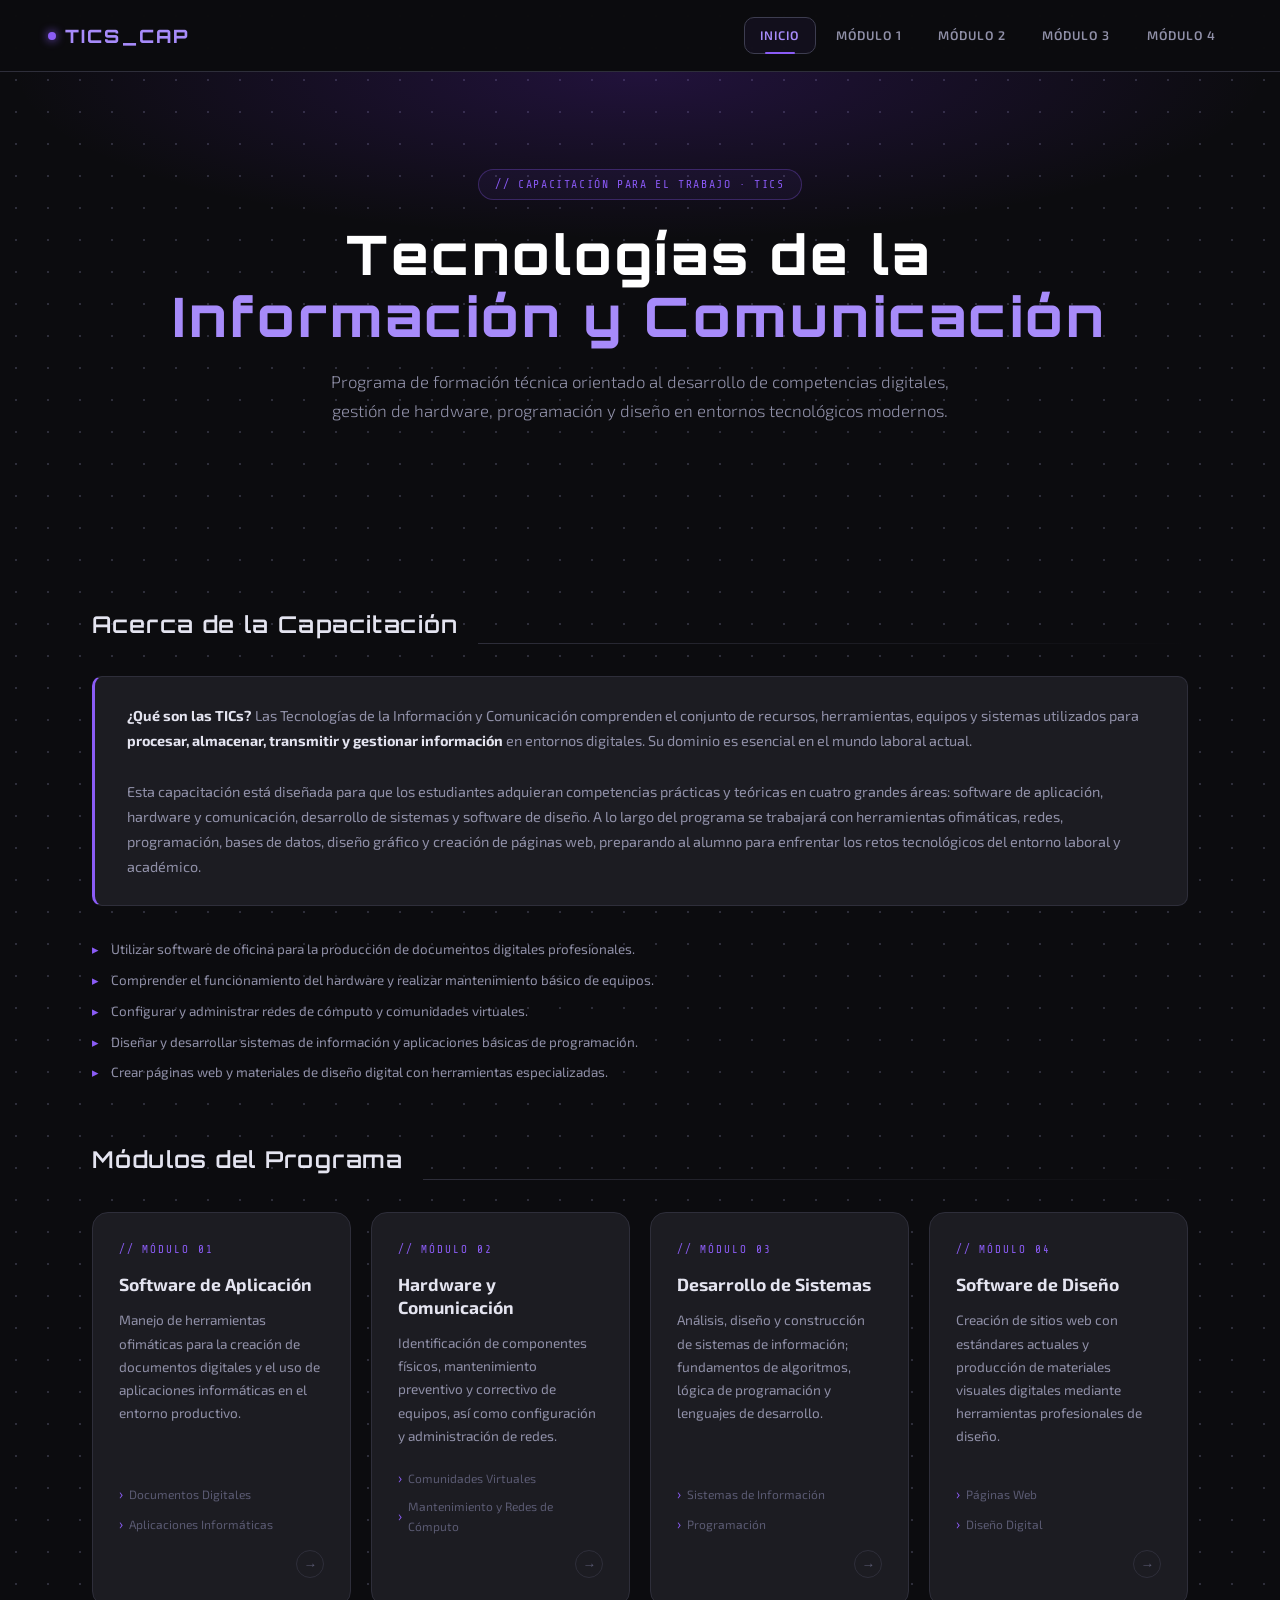
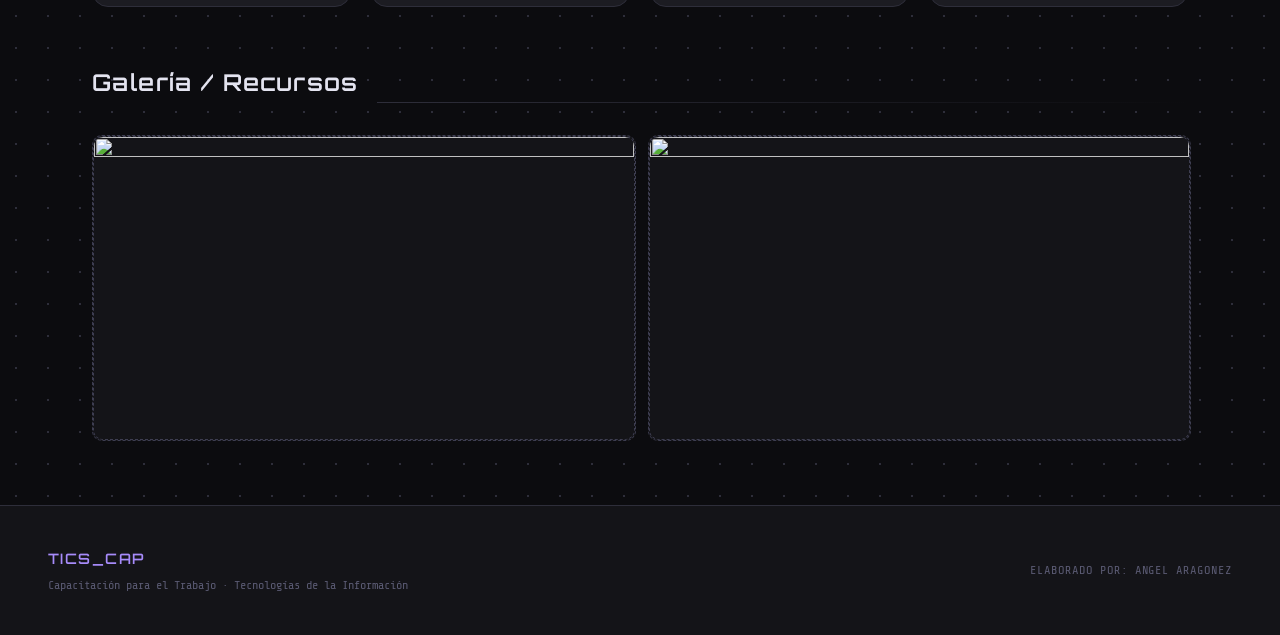
==== index.html @ ad9c2a05 "Add files via upload" ====
<!DOCTYPE html>
<html lang="es">
<head>
  <meta charset="UTF-8" />
  <meta name="viewport" content="width=device-width, initial-scale=1.0" />
  <title>Capacitación TICs — Inicio</title>
  <link rel="stylesheet" href="styles.css" />
</head>
<body>

  
  <header>
    <a class="header-logo" href="index.html">
      <span class="logo-dot"></span>
      TICS_CAP
    </a>
    <nav>
      <a href="index.html" class="active">Inicio</a>
      <a href="modulo1.html">Módulo 1</a>
      <a href="modulo2.html">Módulo 2</a>
      <a href="modulo3.html">Módulo 3</a>
      <a href="modulo4.html">Módulo 4</a>
    </nav>
  </header>

  
  <div class="hero">
    <div class="hero-tag">// Capacitación para el Trabajo · TICs</div>
    <h1>Tecnologías de la<br><span>Información y Comunicación</span></h1>
    <p class="hero-sub">
      Programa de formación técnica orientado al desarrollo de competencias digitales,
      gestión de hardware, programación y diseño en entornos tecnológicos modernos.
    </p>
    
  </div>

  
  <main>

    
    

    
    <div class="section-header">
      <h2>Acerca de la Capacitación</h2>
      <div class="line"></div>
    </div>

    <div class="intro-block">
      <strong>¿Qué son las TICs?</strong> Las Tecnologías de la Información y Comunicación
      comprenden el conjunto de recursos, herramientas, equipos y sistemas utilizados
      para <strong>procesar, almacenar, transmitir y gestionar información</strong> en
      entornos digitales. Su dominio es esencial en el mundo laboral actual.<br><br>

      Esta capacitación está diseñada para que los estudiantes adquieran competencias
      prácticas y teóricas en cuatro grandes áreas: software de aplicación, hardware y
      comunicación, desarrollo de sistemas y software de diseño. A lo largo del programa
      se trabajará con herramientas ofimáticas, redes, programación, bases de datos,
      diseño gráfico y creación de páginas web, preparando al alumno para enfrentar
      los retos tecnológicos del entorno laboral y académico.
    </div>

    <ul class="obj-list">
      <li>Utilizar software de oficina para la producción de documentos digitales profesionales.</li>
      <li>Comprender el funcionamiento del hardware y realizar mantenimiento básico de equipos.</li>
      <li>Configurar y administrar redes de cómputo y comunidades virtuales.</li>
      <li>Diseñar y desarrollar sistemas de información y aplicaciones básicas de programación.</li>
      <li>Crear páginas web y materiales de diseño digital con herramientas especializadas.</li>
    </ul>

    
    <div class="section-header">
      <h2>Módulos del Programa</h2>
      <div class="line"></div>
    </div>

    <div class="modules-grid">

      
      <a class="module-card" href="modulo1.html">
        <span class="module-num">// MÓDULO 01</span>
        <h3>Software de Aplicación</h3>
        <p>Manejo de herramientas ofimáticas para la creación de documentos digitales y el uso de aplicaciones informáticas en el entorno productivo.</p>
        <div class="subjects">
          <span class="subject-pill">Documentos Digitales</span>
          <span class="subject-pill">Aplicaciones Informáticas</span>
        </div>
        <span class="card-arrow">→</span>
      </a>

      
      <a class="module-card" href="modulo2.html">
        <span class="module-num">// MÓDULO 02</span>
        <h3>Hardware y Comunicación</h3>
        <p>Identificación de componentes físicos, mantenimiento preventivo y correctivo de equipos, así como configuración y administración de redes.</p>
        <div class="subjects">
          <span class="subject-pill">Comunidades Virtuales</span>
          <span class="subject-pill">Mantenimiento y Redes de Cómputo</span>
        </div>
        <span class="card-arrow">→</span>
      </a>

      
      <a class="module-card" href="modulo3.html">
        <span class="module-num">// MÓDULO 03</span>
        <h3>Desarrollo de Sistemas</h3>
        <p>Análisis, diseño y construcción de sistemas de información; fundamentos de algoritmos, lógica de programación y lenguajes de desarrollo.</p>
        <div class="subjects">
          <span class="subject-pill">Sistemas de Información</span>
          <span class="subject-pill">Programación</span>
        </div>
        <span class="card-arrow">→</span>
      </a>

      
      <a class="module-card" href="modulo4.html">
        <span class="module-num">// MÓDULO 04</span>
        <h3>Software de Diseño</h3>
        <p>Creación de sitios web con estándares actuales y producción de materiales visuales digitales mediante herramientas profesionales de diseño.</p>
        <div class="subjects">
          <span class="subject-pill">Páginas Web</span>
          <span class="subject-pill">Diseño Digital</span>
        </div>
        <span class="card-arrow">→</span>
      </a>

    </div>

    
    <div class="section-header">
      <h2>Galería / Recursos</h2>
      <div class="line"></div>
    </div>

    <div class="img-grid-2">
      <div class="img-slot">
        <img src="imagenes/las-Tic-1024x819.png" class ="img-slot" />
        
      </div>
      <div class="img-slot">
        <img src="imagenes/Logotipo_COBACH.png" class="img-slot" />
        
      </div>
    </div>

  </main>

  
  <footer>
    <div class="footer-left">
      <span class="footer-brand">TICS_CAP</span>
      <span class="footer-sub">Capacitación para el Trabajo · Tecnologías de la Información</span>
    </div>
    <div class="footer-author">
      <label for="nombre-index">Elaborado por: Angel Aragonez</label>
      
    </div>
  </footer>

</body>
</html>
---- styles.css ----
@import url('https://fonts.googleapis.com/css2?family=Orbitron:wght@400;600;800&family=Exo+2:wght@300;400;600;700&family=Share+Tech+Mono&display=swap');


:root {
  --bg:          #0c0c0f;
  --surface:     #141418;
  --card:        #1c1c22;
  --card-hover:  #23232b;
  --border:      #2e2e3a;
  --border-light:#3d3d50;

  --txt-primary:  #e4e4f0;
  --txt-secondary:#9090a8;
  --txt-muted:    #5a5a72;

  --purple:       #8b5cf6;
  --purple-dark:  #6d28d9;
  --purple-light: #a78bfa;
  --purple-glow:  rgba(139, 92, 246, 0.18);
  --purple-faint: rgba(139, 92, 246, 0.06);

  --header-h: 72px;
  --radius:   10px;
  --radius-lg:16px;

  --font-display: 'Orbitron', sans-serif;
  --font-heading: 'Exo 2', sans-serif;
  --font-mono:    'Share Tech Mono', monospace;
  --font-body:    'Exo 2', sans-serif;
}


*, *::before, *::after { box-sizing: border-box; margin: 0; padding: 0; }

html { scroll-behavior: smooth; }

body {
  background: var(--bg);
  color: var(--txt-primary);
  font-family: var(--font-body);
  font-size: 16px;
  line-height: 1.7;
  min-height: 100vh;
  display: flex;
  flex-direction: column;
 
  background-image:
    radial-gradient(circle, #2e2e3a 1px, transparent 1px);
  background-size: 32px 32px;
}


header {
  position: sticky;
  top: 0;
  z-index: 100;
  height: var(--header-h);
  background: rgba(12, 12, 15, 0.92);
  backdrop-filter: blur(14px);
  -webkit-backdrop-filter: blur(14px);
  border-bottom: 1px solid var(--border);
  display: flex;
  align-items: center;
  justify-content: space-between;
  padding: 0 3rem;
  gap: 2rem;
}

.header-logo {
  font-family: var(--font-display);
  font-size: 1.15rem;
  font-weight: 800;
  letter-spacing: 0.12em;
  color: var(--purple-light);
  text-decoration: none;
  display: flex;
  align-items: center;
  gap: 0.55rem;
  white-space: nowrap;
  flex-shrink: 0;
}

.header-logo .logo-dot {
  width: 8px; height: 8px;
  border-radius: 50%;
  background: var(--purple);
  box-shadow: 0 0 10px var(--purple);
  animation: pulse-dot 2.4s ease-in-out infinite;
}

@keyframes pulse-dot {
  0%, 100% { opacity: 1; transform: scale(1); }
  50%       { opacity: 0.5; transform: scale(0.7); }
}

nav {
  display: flex;
  align-items: center;
  gap: 0.25rem;
}

nav a {
  font-family: var(--font-heading);
  font-size: 0.78rem;
  font-weight: 600;
  letter-spacing: 0.08em;
  text-transform: uppercase;
  color: var(--txt-secondary);
  text-decoration: none;
  padding: 0.45rem 0.95rem;
  border-radius: var(--radius);
  border: 1px solid transparent;
  transition: all 0.22s ease;
  position: relative;
}

nav a:hover,
nav a.active {
  color: var(--purple-light);
  border-color: var(--border-light);
  background: var(--purple-faint);
}

nav a.active::after {
  content: '';
  position: absolute;
  bottom: -1px; left: 50%;
  transform: translateX(-50%);
  width: 30px; height: 2px;
  background: var(--purple);
  border-radius: 2px;
}


.hero {
  position: relative;
  padding: 6rem 3rem 5rem;
  text-align: center;
  overflow: hidden;
}

.hero::before {
  content: '';
  position: absolute;
  inset: 0;
  background: radial-gradient(ellipse 70% 50% at 50% 0%, rgba(109,40,217,.22) 0%, transparent 70%);
  pointer-events: none;
}

.hero-tag {
  display: inline-block;
  font-family: var(--font-mono);
  font-size: 0.72rem;
  color: var(--purple);
  background: var(--purple-faint);
  border: 1px solid rgba(139,92,246,.3);
  border-radius: 20px;
  padding: 0.3rem 1rem;
  letter-spacing: 0.14em;
  margin-bottom: 1.4rem;
  text-transform: uppercase;
}

.hero h1 {
  font-family: var(--font-display);
  font-size: clamp(2rem, 5vw, 3.4rem);
  font-weight: 800;
  letter-spacing: 0.06em;
  line-height: 1.15;
  color: #fff;
  margin-bottom: 1.2rem;
}

.hero h1 span { color: var(--purple-light); }

.hero-sub {
  max-width: 640px;
  margin: 0 auto 2.8rem;
  font-size: 1.05rem;
  color: var(--txt-secondary);
  font-weight: 300;
}

.hero-badges {
  display: flex;
  justify-content: center;
  flex-wrap: wrap;
  gap: 0.75rem;
  margin-bottom: 3rem;
}

.badge {
  display: flex;
  align-items: center;
  gap: 0.4rem;
  background: var(--card);
  border: 1px solid var(--border);
  border-radius: 8px;
  padding: 0.45rem 1rem;
  font-size: 0.8rem;
  color: var(--txt-secondary);
}

.badge .badge-icon { color: var(--purple); font-size: 1rem; }


main {
  flex: 1;
  width: 100%;
  max-width: 1160px;
  margin: 0 auto;
  padding: 0 2rem 4rem;
}


.section-header {
  margin: 3.5rem 0 2rem;
  display: flex;
  align-items: flex-end;
  gap: 1.2rem;
}

.section-header h2 {
  font-family: var(--font-display);
  font-size: 1.45rem;
  font-weight: 600;
  color: var(--txt-primary);
  letter-spacing: 0.06em;
}

.section-header .line {
  flex: 1;
  height: 1px;
  background: linear-gradient(to right, var(--border), transparent);
}

.section-label {
  font-family: var(--font-mono);
  font-size: 0.68rem;
  color: var(--purple);
  letter-spacing: 0.2em;
  text-transform: uppercase;
  margin-bottom: 0.5rem;
  display: block;
}


.modules-grid {
  display: grid;
  grid-template-columns: repeat(auto-fit, minmax(250px, 1fr));
  gap: 1.25rem;
}

.module-card {
  background: var(--card);
  border: 1px solid var(--border);
  border-radius: var(--radius-lg);
  padding: 1.8rem 1.6rem;
  text-decoration: none;
  color: inherit;
  display: flex;
  flex-direction: column;
  gap: 0.8rem;
  transition: all 0.25s ease;
  position: relative;
  overflow: hidden;
}

.module-card::before {
  content: '';
  position: absolute;
  top: 0; left: 0; right: 0;
  height: 3px;
  background: linear-gradient(90deg, var(--purple-dark), var(--purple-light));
  opacity: 0;
  transition: opacity 0.25s;
}

.module-card:hover {
  background: var(--card-hover);
  border-color: var(--border-light);
  transform: translateY(-3px);
  box-shadow: 0 12px 32px rgba(0,0,0,.5), 0 0 0 1px var(--purple-glow);
}

.module-card:hover::before { opacity: 1; }

.module-num {
  font-family: var(--font-mono);
  font-size: 0.68rem;
  color: var(--purple);
  letter-spacing: 0.18em;
  text-transform: uppercase;
}

.module-card h3 {
  font-family: var(--font-heading);
  font-size: 1.1rem;
  font-weight: 700;
  color: var(--txt-primary);
  line-height: 1.3;
}

.module-card p {
  font-size: 0.85rem;
  color: var(--txt-secondary);
  flex: 1;
}

.module-card .subjects {
  display: flex;
  flex-direction: column;
  gap: 0.35rem;
  margin-top: 0.4rem;
}

.subject-pill {
  display: flex;
  align-items: center;
  gap: 0.4rem;
  font-size: 0.75rem;
  color: var(--txt-muted);
}

.subject-pill::before {
  content: '›';
  color: var(--purple);
  font-size: 0.9rem;
}

.card-arrow {
  align-self: flex-end;
  width: 28px; height: 28px;
  border-radius: 50%;
  border: 1px solid var(--border);
  display: flex; align-items: center; justify-content: center;
  font-size: 0.85rem;
  color: var(--txt-muted);
  transition: all 0.2s;
}

.module-card:hover .card-arrow {
  background: var(--purple);
  border-color: var(--purple);
  color: #fff;
}


.info-grid {
  display: grid;
  grid-template-columns: repeat(auto-fit, minmax(200px, 1fr));
  gap: 1rem;
}

.info-card {
  background: var(--card);
  border: 1px solid var(--border);
  border-radius: var(--radius);
  padding: 1.4rem;
}

.info-card .ic-value {
  font-family: var(--font-display);
  font-size: 2rem;
  font-weight: 800;
  color: var(--purple-light);
  letter-spacing: 0.04em;
}

.info-card .ic-label {
  font-size: 0.82rem;
  color: var(--txt-secondary);
  margin-top: 0.2rem;
}


.module-hero {
  background: var(--surface);
  border-bottom: 1px solid var(--border);
  padding: 3.5rem 3rem 3rem;
  position: relative;
  overflow: hidden;
}

.module-hero::after {
  content: attr(data-num);
  position: absolute;
  right: 3rem; top: 50%;
  transform: translateY(-50%);
  font-family: var(--font-display);
  font-size: 10rem;
  font-weight: 800;
  color: rgba(139,92,246,.06);
  letter-spacing: -0.05em;
  pointer-events: none;
  user-select: none;
}

.module-hero .mh-tag {
  font-family: var(--font-mono);
  font-size: 0.7rem;
  color: var(--purple);
  letter-spacing: 0.2em;
  text-transform: uppercase;
  margin-bottom: 0.75rem;
  display: block;
}

.module-hero h1 {
  font-family: var(--font-display);
  font-size: clamp(1.6rem, 4vw, 2.6rem);
  font-weight: 600;
  color: #fff;
  letter-spacing: 0.04em;
  line-height: 1.2;
  margin-bottom: 0.9rem;
}

.module-hero p {
  max-width: 600px;
  color: var(--txt-secondary);
  font-size: 0.95rem;
}


.subjects-split {
  display: grid;
  grid-template-columns: 1fr 1fr;
  gap: 2rem;
  margin-top: 2.5rem;
}

@media (max-width: 768px) {
  .subjects-split { grid-template-columns: 1fr; }
}

.subject-block {
  background: var(--card);
  border: 1px solid var(--border);
  border-radius: var(--radius-lg);
  padding: 2rem;
  display: flex;
  flex-direction: column;
  gap: 1.4rem;
}

.subject-block:hover {
  border-color: rgba(139,92,246,.4);
  box-shadow: 0 0 0 1px var(--purple-glow), 0 8px 28px rgba(0,0,0,.4);
}

.subject-id {
  font-family: var(--font-mono);
  font-size: 0.65rem;
  color: var(--purple);
  letter-spacing: 0.22em;
  text-transform: uppercase;
  background: var(--purple-faint);
  border: 1px solid rgba(139,92,246,.2);
  border-radius: 4px;
  padding: 0.2rem 0.55rem;
  display: inline-block;
}

.subject-block h2 {
  font-family: var(--font-heading);
  font-size: 1.25rem;
  font-weight: 700;
  color: var(--txt-primary);
  line-height: 1.3;
}

.subject-block > p {
  font-size: 0.88rem;
  color: var(--txt-secondary);
  line-height: 1.65;
}


.img-slot {
  width: 100%;
  aspect-ratio: 16/9;
  background: var(--surface);
  border: 1px dashed var(--border-light);
  border-radius: var(--radius);
  display: flex;
  flex-direction: column;
  align-items: center;
  justify-content: center;
  gap: 0.45rem;
  color: var(--txt-muted);
  font-size: 0.75rem;
  font-family: var(--font-mono);
  letter-spacing: 0.06em;
  transition: border-color 0.2s;
}

.img-slot:hover { border-color: var(--purple); }

.img-slot svg {
  width: 28px; height: 28px;
  stroke: var(--txt-muted);
}

.img-slot.small {
  aspect-ratio: 4/3;
}

.img-grid-2 {
  display: grid;
  grid-template-columns: 1fr 1fr;
  gap: 0.75rem;
}


.weeks-section {
  margin-top: 1.8rem;
}

.weeks-section h3 {
  font-family: var(--font-heading);
  font-size: 0.95rem;
  font-weight: 600;
  color: var(--txt-secondary);
  text-transform: uppercase;
  letter-spacing: 0.1em;
  margin-bottom: 1rem;
  padding-bottom: 0.5rem;
  border-bottom: 1px solid var(--border);
}

.week-list {
  display: flex;
  flex-direction: column;
  gap: 0.6rem;
}

.week-item {
  display: grid;
  grid-template-columns: 80px 1fr;
  gap: 0.75rem;
  align-items: start;
}

.week-label {
  font-family: var(--font-mono);
  font-size: 0.65rem;
  color: var(--purple);
  letter-spacing: 0.1em;
  padding-top: 0.12rem;
  text-transform: uppercase;
  background: var(--purple-faint);
  border: 1px solid rgba(139,92,246,.18);
  border-radius: 4px;
  padding: 0.18rem 0.4rem;
  text-align: center;
  white-space: nowrap;
}

.week-desc {
  font-size: 0.82rem;
  color: var(--txt-secondary);
  line-height: 1.55;
}

.week-desc strong {
  color: var(--txt-primary);
  font-weight: 600;
}


.back-link {
  display: inline-flex;
  align-items: center;
  gap: 0.5rem;
  font-family: var(--font-mono);
  font-size: 0.72rem;
  letter-spacing: 0.1em;
  text-transform: uppercase;
  color: var(--txt-muted);
  text-decoration: none;
  margin: 2.2rem 0 0;
  padding: 0.5rem 1rem;
  border: 1px solid var(--border);
  border-radius: 6px;
  transition: all 0.2s;
}

.back-link:hover {
  color: var(--purple-light);
  border-color: var(--purple);
  background: var(--purple-faint);
}


footer {
  background: var(--surface);
  border-top: 1px solid var(--border);
  padding: 2.5rem 3rem;
  display: flex;
  align-items: center;
  justify-content: space-between;
  flex-wrap: wrap;
  gap: 1.5rem;
}

.footer-left {
  display: flex;
  flex-direction: column;
  gap: 0.3rem;
}

.footer-brand {
  font-family: var(--font-display);
  font-size: 0.9rem;
  font-weight: 600;
  color: var(--purple-light);
  letter-spacing: 0.1em;
}

.footer-sub {
  font-size: 0.75rem;
  color: var(--txt-muted);
  font-family: var(--font-mono);
}

.footer-author {
  display: flex;
  align-items: center;
  gap: 1rem;
}

.footer-author label {
  font-size: 0.75rem;
  color: var(--txt-muted);
  font-family: var(--font-mono);
  letter-spacing: 0.08em;
  text-transform: uppercase;
  white-space: nowrap;
}

.footer-author input {
  background: var(--card);
  border: 1px solid var(--border);
  border-radius: 6px;
  color: var(--txt-primary);
  font-family: var(--font-body);
  font-size: 0.85rem;
  padding: 0.45rem 0.9rem;
  width: 220px;
  outline: none;
  transition: border-color 0.2s;
}

.footer-author input:focus {
  border-color: var(--purple);
  box-shadow: 0 0 0 2px var(--purple-glow);
}

.footer-author input::placeholder {
  color: var(--txt-muted);
}


.divider {
  border: none;
  border-top: 1px solid var(--border);
  margin: 2.5rem 0;
}


.intro-block {
  background: var(--card);
  border: 1px solid var(--border);
  border-left: 3px solid var(--purple);
  border-radius: var(--radius);
  padding: 1.6rem 2rem;
  margin-bottom: 2rem;
  font-size: 0.9rem;
  color: var(--txt-secondary);
  line-height: 1.75;
}

.intro-block strong { color: var(--txt-primary); }


.obj-list {
  list-style: none;
  display: flex;
  flex-direction: column;
  gap: 0.5rem;
  margin-top: 0.8rem;
}

.obj-list li {
  font-size: 0.84rem;
  color: var(--txt-secondary);
  padding-left: 1.2rem;
  position: relative;
}

.obj-list li::before {
  content: '▸';
  position: absolute;
  left: 0;
  color: var(--purple);
}


@media (max-width: 900px) {
  header { padding: 0 1.5rem; }
  .hero  { padding: 4rem 1.5rem 3rem; }
  .module-hero { padding: 2.5rem 1.5rem 2rem; }
  footer { padding: 2rem 1.5rem; }
  main   { padding: 0 1.2rem 3rem; }
}

@media (max-width: 600px) {
  nav a { font-size: 0.7rem; padding: 0.4rem 0.65rem; }
  .header-logo { font-size: 0.95rem; }
  footer { flex-direction: column; }
  .footer-author input { width: 100%; }
}
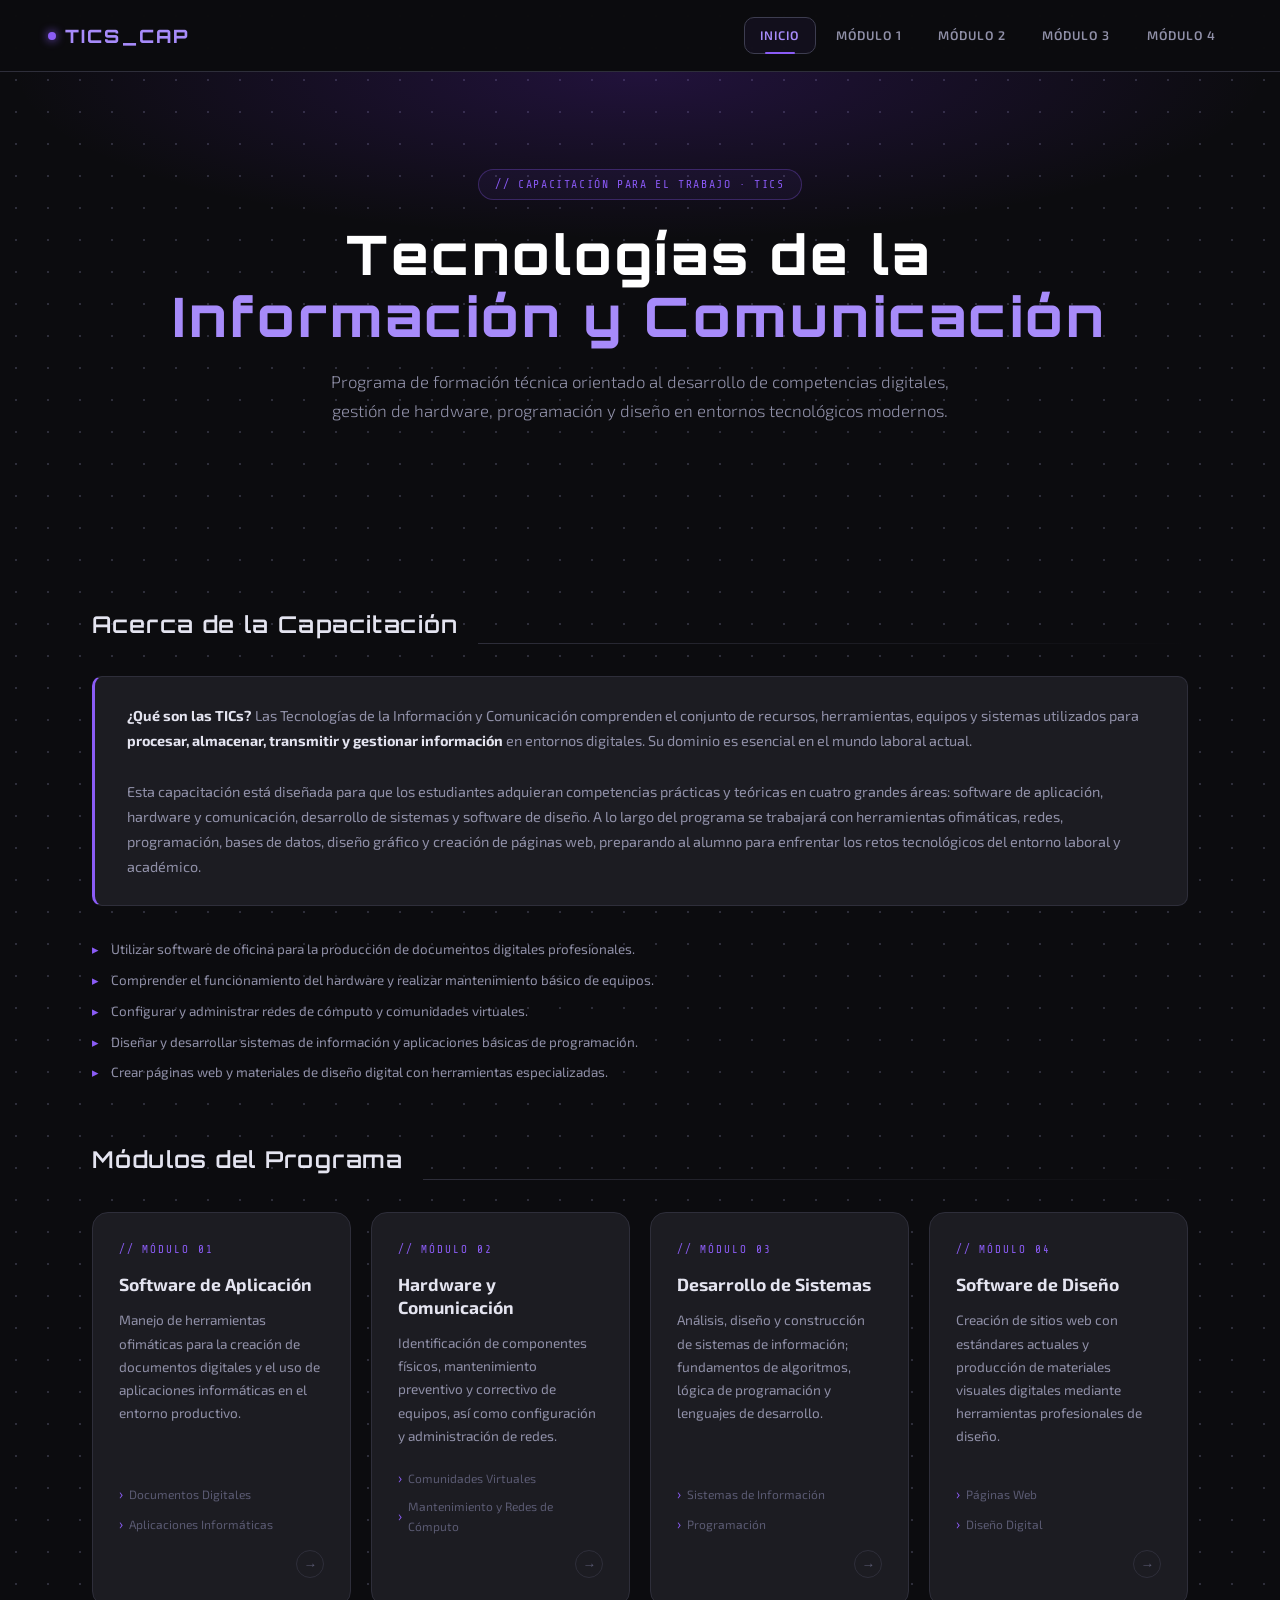
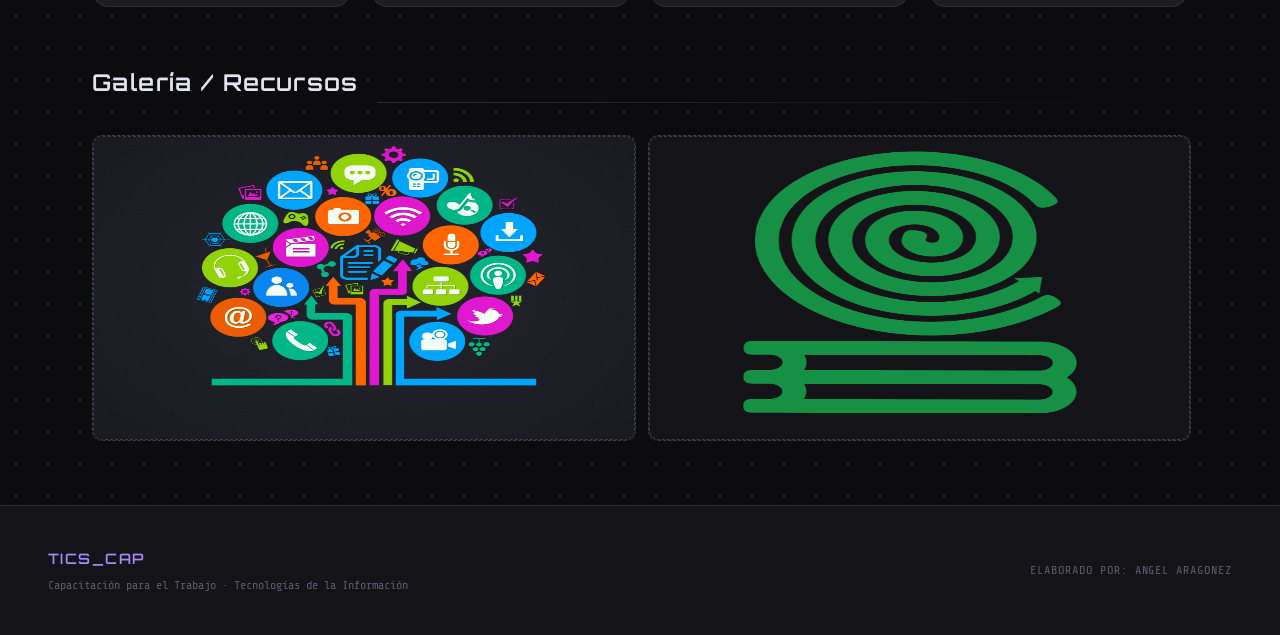
==== commit 2f534ea1: "Update index.html" ====
--- a/index.html
+++ b/index.html
@@ -134,11 +134,11 @@
 
     <div class="img-grid-2">
       <div class="img-slot">
-        <img src="imagenes/las-Tic-1024x819.png" class ="img-slot" />
+        <img src="las-Tic-1024x819.png" class ="img-slot" />
         
       </div>
       <div class="img-slot">
-        <img src="imagenes/Logotipo_COBACH.png" class="img-slot" />
+        <img src="Logotipo_COBACH.png" class="img-slot" />
         
       </div>
     </div>
